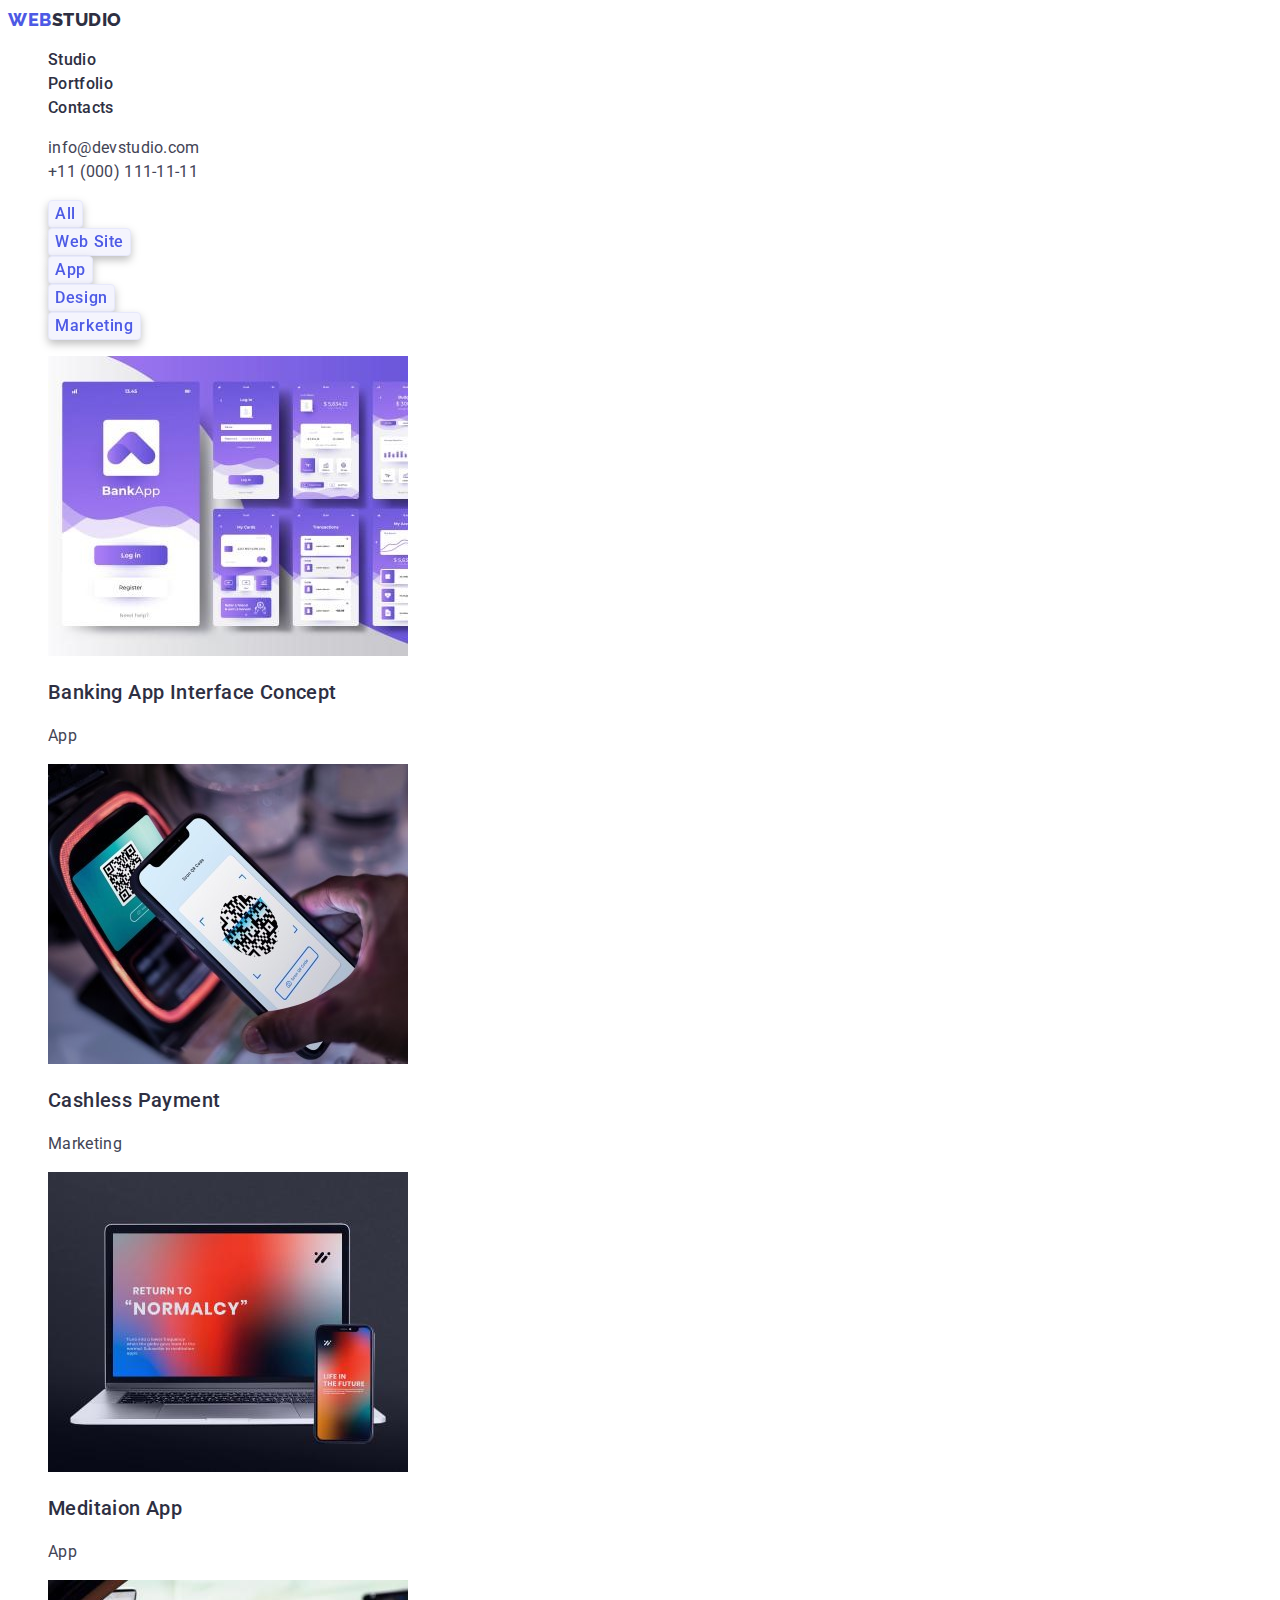
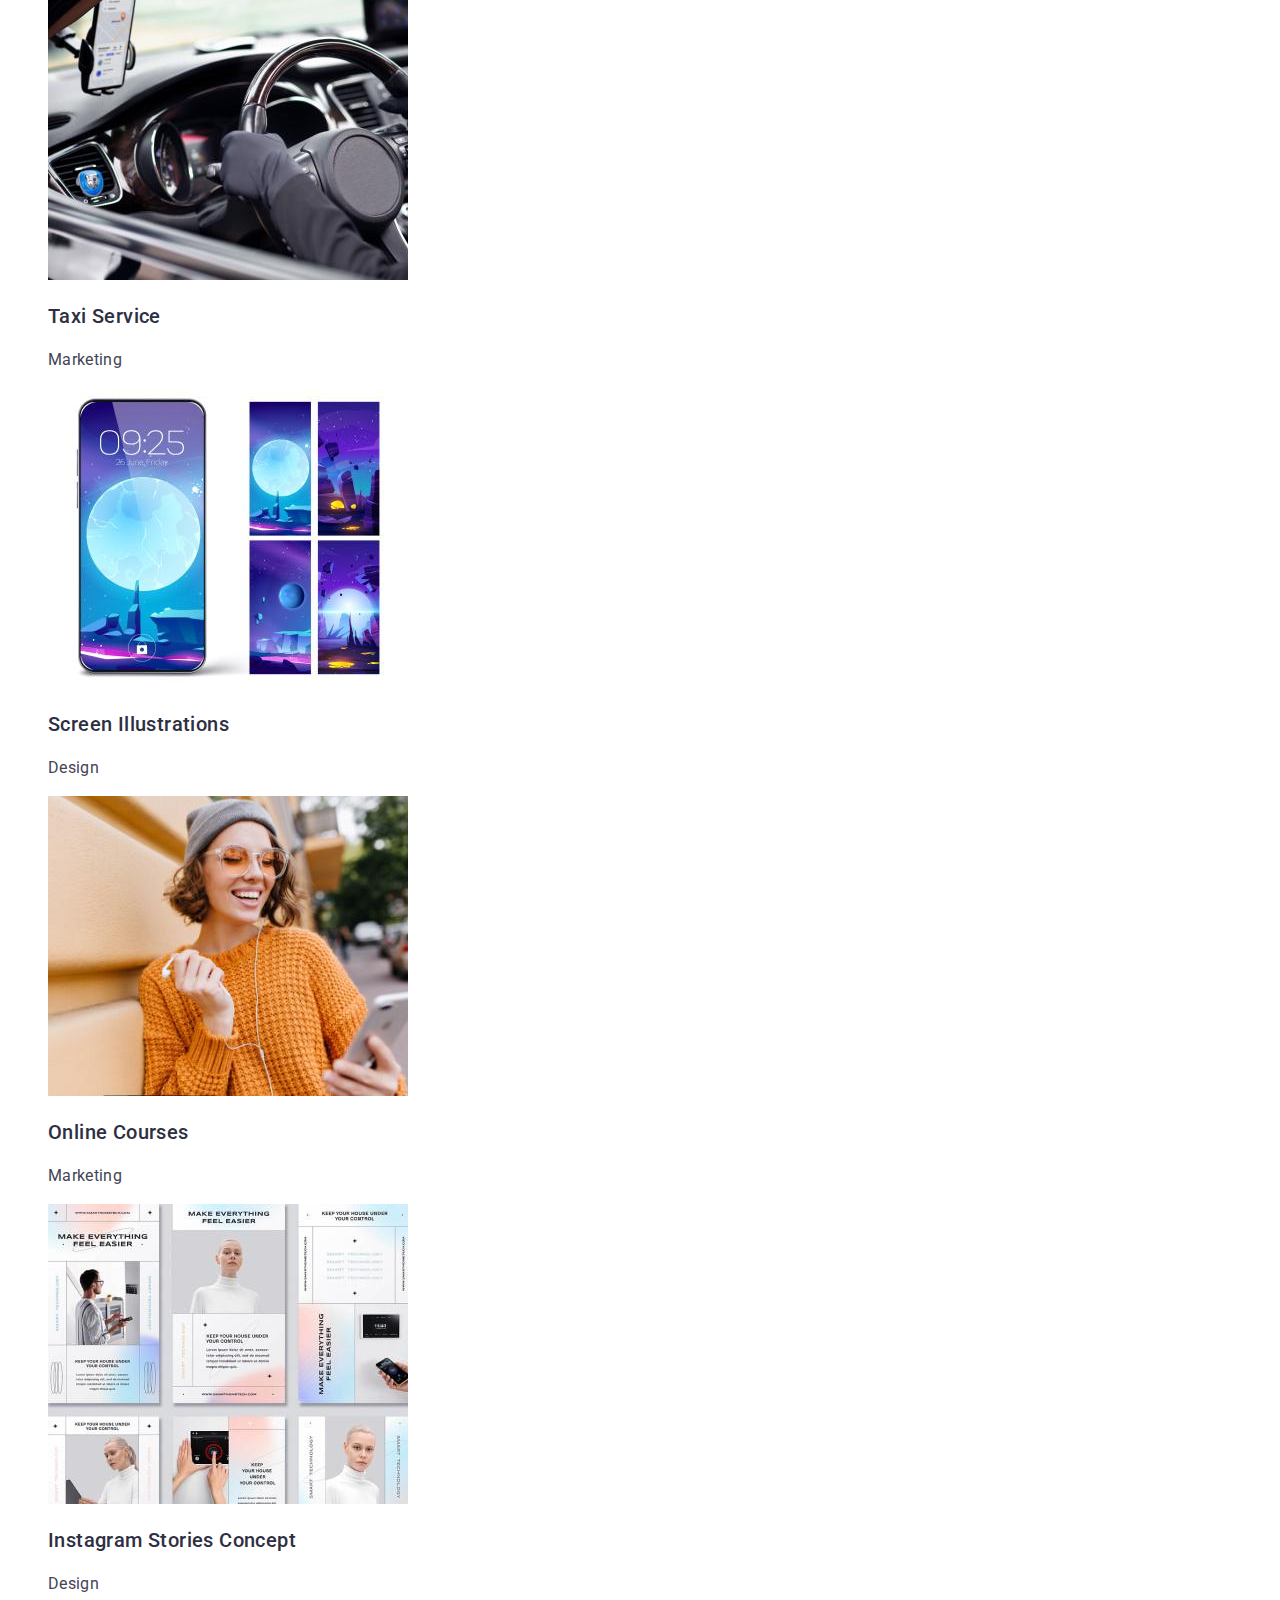
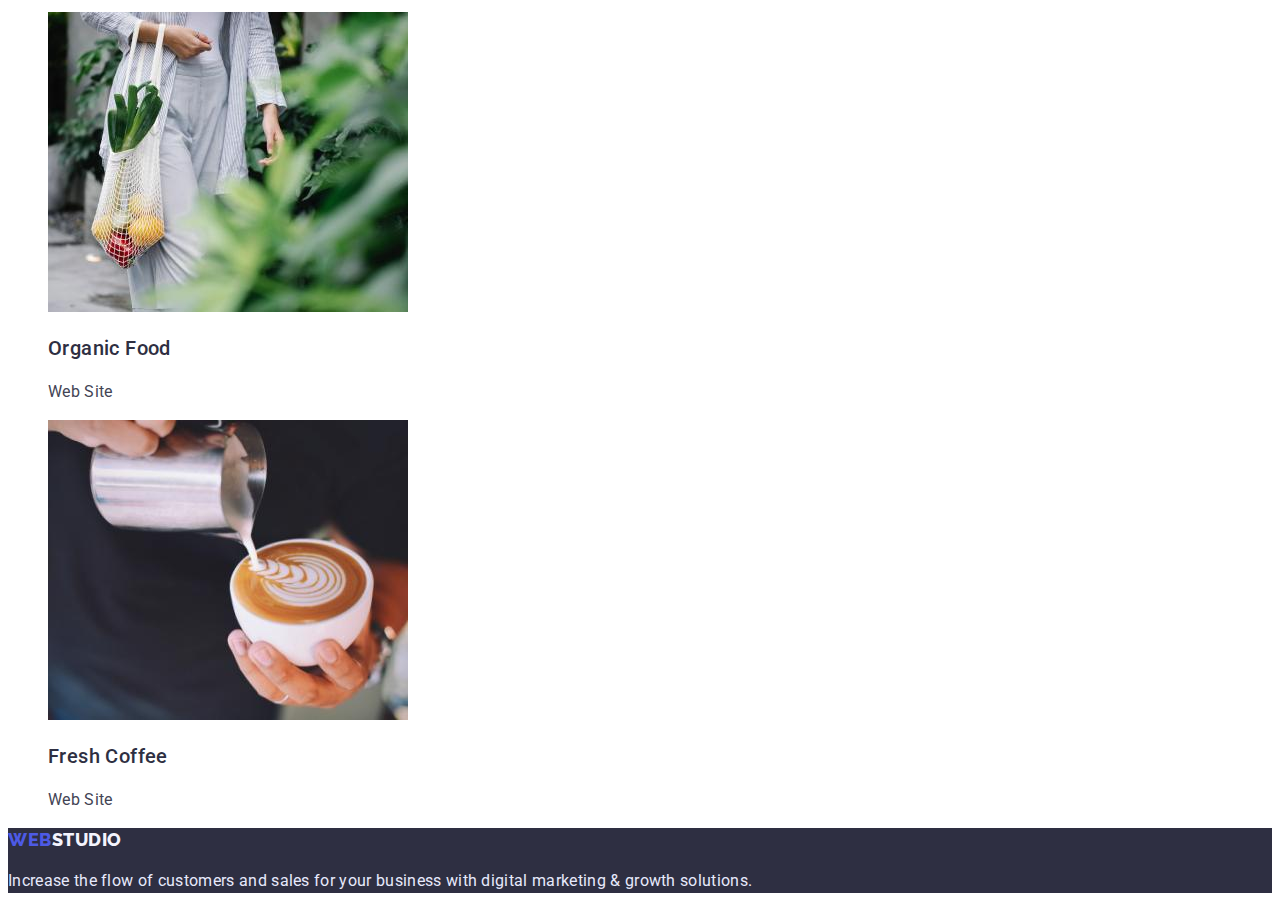
==== portfolio.html @ 12465f44 "yes" ====
<!DOCTYPE html>
<html lang="en">

<head>
    <meta charset="UTF-8">
    <meta http-equiv="X-UA-Compatible" content="IE=edge">
    <meta name="viewport" content="width=device-width, initial-scale=1.0">
    <title>Document</title>
    <!--Fonts-->
    <link rel="preconnect" href="https://fonts.googleapis.com">
    <link rel="preconnect" href="https://fonts.gstatic.com" crossorigin>
    <link href="https://fonts.googleapis.com/css2?family=Raleway:wght@800&family=Roboto:wght@400;500;700&display=swap"
        rel="stylesheet">
    <!--styles-->
    <link rel="stylesheet" href="./css/stile.css">
</head>

<body>
    <header>

        <nav>
            <!--Шапка-->

            <a href="./index.html" class="logo-first">WEB<span class="logo-second">STUDIO</span></a>
            <ul class="link">
                <li><a href="" class="test-link">Studio</a></li>
                <li><a href="" class="test-link">Portfolio</a></li>
                <li><a href="" class="test-link">Contacts</a></li>
            </ul>

        </nav>

        <address class="address">
            <ul class="link-address">
                <li><a href="mailto:info@devstudio.com" class="test-address">info@devstudio.com</a></li>
                <li><a href="tel:+110001111111" class="test-address">+11 (000) 111-11-11</a></li>
            </ul>
        </address>
    </header>

    <main>
        <!--загаловак-->
        <section class="section-portfolio">
            <h1 class="visually-hidden">portfolio</h1>
            <ul>
                <li><button type="button" class="button-portfolio">All</button></li>
                <li><button type="button" class="button-portfolio">Web Site</button></li>
                <li><button type="button" class="button-portfolio">App</button></li>
                <li><button type="button" class="button-portfolio">Design</button></li>
                <li><button type="button" class="button-portfolio">Marketing</button></li>
            </ul>

            <ul>
                <li><a href="" class="links-portfolio">
                        <img src="./images/img8.jpg" alt="Banking App Interface Concept" width="360" height="300">
                        <h3 class="section-header">Banking App Interface Concept</h3>
                        <p class="paragraph">App</p>
                    </a>
                </li>

                <li><a href="" class="links-portfolio">
                        <img src="./images/img9.jpg" alt="Cashless Payment" width="360" height="300">
                        <h3 class="section-header">Cashless Payment</h3>
                        <p class="paragraph">Marketing</p>
                    </a>
                </li>

                <li><a href="" class="links-portfolio">
                        <img src="./images/img10.jpg" alt="Meditaion App" width="360" height="300">
                        <h3 class="section-header">Meditaion App</h3>
                        <p class="paragraph">App</p>
                    </a>
                </li>

                <li><a href="" class="links-portfolio">
                        <img src="./images/img11.jpg" alt="Taxi Service" width="360" height="300">
                        <h3 class="section-header">Taxi Service</h3>
                        <p class="paragraph">Marketing</p>
                    </a>
                </li>

                <li><a href="" class="links-portfolio">
                        <img src="./images/img12.jpg" alt="Screen Illustrations" width="360" height="300">
                        <h3 class="section-header">Screen Illustrations</h3>
                        <p class="paragraph">Design</p>
                    </a>
                </li>

                <li><a href="" class="links-portfolio">
                        <img src="./images/img13.jpg" alt="Online Courses" width="360" height="300">
                        <h3 class="section-header">Online Courses</h3>
                        <p class="paragraph">Marketing</p>
                    </a>
                </li>

                <li><a href="" class="links-portfolio">
                        <img src="./images/img14.jpg" alt="Instagram Stories Concept" width="360" height="300">
                        <h3 class="section-header">Instagram Stories Concept</h3>
                        <p class="paragraph">Design</p>
                    </a>
                </li>

                <li><a href="" class="links-portfolio">
                        <img src="./images/img15.jpg" alt="Organic Food" width="360" height="300">
                        <h3 class="section-header">Organic Food</h3>
                        <p class="paragraph">Web Site</p>
                    </a>
                </li>

                <li><a href="" class="links-portfolio">
                        <img src="./images/img16.jpg" alt="Fresh Coffee" width="360" height="300">
                        <h3 class="section-header">Fresh Coffee</h3>
                        <p class="paragraph">Web Site</p>
                    </a>
                </li>
            </ul>

        </section>
    </main>

    <!--Футер-->
    <footer class="footer">
        <!--сылка-->

        <a href="./index.html" class="logo-first">WEB<span class="logo-seconds">STUDIO</span></a>

        <p class="paragraph-footer">Increase the flow of customers and
            sales for your business with digital
            marketing & growth solutions.</p>

    </footer>
</body>

</html>
---- css/stile.css ----
:root {
     --color-brand: #2E2F42;
     --color-primary: #4D5AE5;
     --colol-secondary: #434455;
     --color-main: #FFFFFF;
     --color-footer: #E7E9FC;
     --color-hover: #404BBF;
 }

 body {
     background: var(--color-main);
     font-family: 'Roboto', sans-serif;
     color: var(--color-brand);
 }

 ul {
     list-style: none;
 }

 .logo-first {
     color: var(--color-primary);
     font-family: 'Raleway', sans-serif;
     font-weight: 800;
     text-decoration: none;
     font-size: 18px;
     line-height: 1.333;
     letter-spacing: 0.03em;

 }

 .logo-second {
     font-family: 'Raleway', sans-serif;
     color: var(--color-brand);
     letter-spacing: 0.03em;
 }

 .link {
     text-decoration: none;
     color: var(--color-brand);
 }

 .test-link:hover,
 .test-link:focus {
     color: var(--color-hover);
 }

 .test-link {
     font-style: normal;
     font-weight: 500;
     text-decoration: none;
     font-size: 16px;
     line-height: 1.5;
     color: var(--color-brand);
     letter-spacing: 0.02em;
 }

 .address {
     color: var(--colol-secondary);
     font-weight: 400;
     font-size: 16px;
     line-height: 1.5;
     letter-spacing: 0.02em;
 }


 .test-address {
     font-style: normal;
     font-weight: 400;
     font-size: 16px;
     line-height: 1.5;
     letter-spacing: 0.02em;
     color: var(--colol-secondary);
     text-decoration: none;
 }


 .test-address:hover,
 .test-address:focus {
     color: var(--color-hover);
 }


 .section-hero {
     background: var(--color-brand);
     text-align: center;
 }

 .hero-tital {
     color: var(--color-main);
     background: var(--color-brand);
     font-weight: 700;
     text-align: center;
     font-size: 56px;
     line-height: 1.071;
     letter-spacing: 0.02em;
 }

 .button-light {
     background: var(--color-primary);
     box-shadow: 0px 4px 4px rgba(0, 0, 0, 0.15);
     border-radius: 4px;
     color: var(--color-main);
     font-style: normal;
     font-weight: 500;
     text-align: center;
     font-size: 16px;
     line-height: 1.5;
     font-family: 'Roboto', sans-serif;
     letter-spacing: 0.04em;
 }

 .button-light:hover,
 .button-light:focus {
     text-align: center;
     background: var(--color-hover);
     cursor: pointer;
 }

 .section-header {
     color: var(--color-brand);
     font-weight: 500;
     font-size: 20px;
     line-height: 1.2;
     letter-spacing: 0.02em;
 }

 .section-li {
     background: var(--color-main);
     box-shadow: 0px 1px 6px rgba(46, 47, 66, 0.08), 0px 1px 1px rgba(46, 47, 66, 0.16), 0px 2px 1px rgba(46, 47, 66, 0.08);
     border-radius: 0px 0px 4px 4px;
 }

 .paragraph {
     color: var(--colol-secondary);
     font-size: 16px;
     line-height: 1.5;
     letter-spacing: 0.02em;
     text-decoration: none;
 }

 .section-img {
     color: var(--color-brand);
     font-weight: 700;
     text-align: center;
     font-size: 36px;
     line-height: 1.111;
     letter-spacing: 0.02em;
 }

 .section {
     background: #F4F4FD;
 }

 .footer {
     background: var(--color-brand);
     font-family: 'Roboto', sans-serif;
     font-style: normal;
     font-weight: 400;
     font-size: 16px;
     line-height: 1.5;
     letter-spacing: 0.02em;
 }

 .logo-seconds {
     color: #F4F4FD;
 }

 .paragraph-footer {
     color: #E7E9FC;
     font-size: 16px;
     line-height: 1.5;
     letter-spacing: 0.02em;
 }

 .section-portfolio {
     box-sizing: border-box;
     border-radius: 4px;
     text-decoration: none;
 }

 .button-portfolio {
     filter: drop-shadow(0px 4px 4px rgba(0, 0, 0, 0.25));
     background: #F4F4FD;
     border: 1px solid #E7E9FC;
     border-radius: 4px;
     font-family: 'Roboto', sans-serif;
     font-style: normal;
     font-weight: 500;
     font-size: 16px;
     line-height: 1.5;
     display: flex;
     align-items: center;
     text-align: center;
     letter-spacing: 0.04em;
     color: var(--color-primary);
     cursor: pointer;
     text-decoration: none;
 }


 .button-portfolio:hover,
 .button-portfolio:focus {
     color: var(--color-main);
     background-color: var(--color-primary);
 }


 .links-portfolio {
     cursor: pointer;
     text-decoration: none;
 }

 .visually-hidden {
     position: absolute;
     white-space: nowrap;
     width: 1px;
     height: 1px;
     overflow: hidden;
     border: 0;
     padding: 0;
     clip: rect(0 0 0 0);
     clip-path: inset(50%);
     margin: -1px;
 }
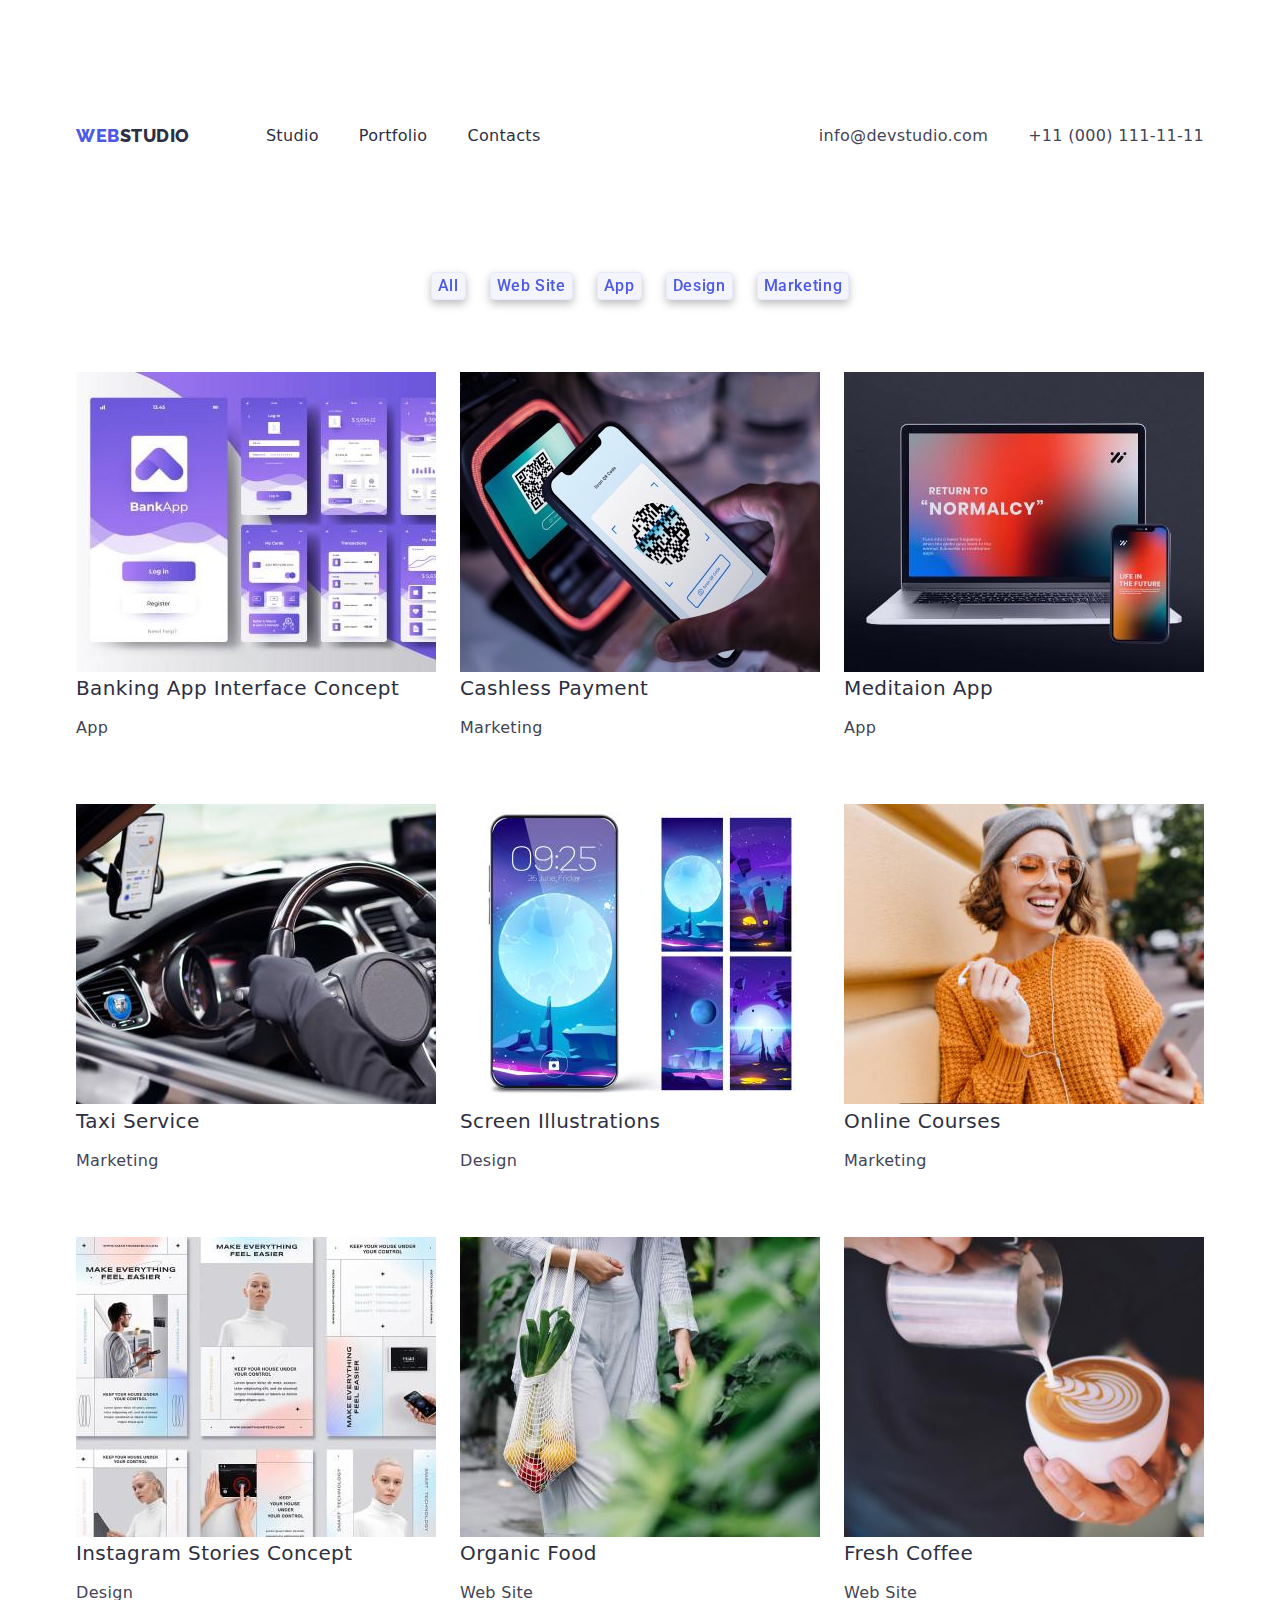
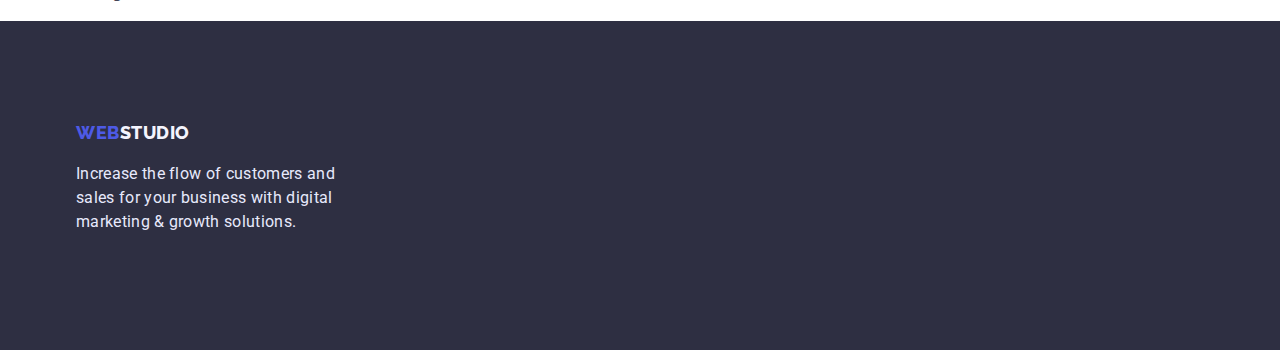
==== commit 4b331d7a: "Add files via upload" ====
--- a/portfolio.html
+++ b/portfolio.html
@@ -11,123 +11,130 @@
     <link rel="preconnect" href="https://fonts.gstatic.com" crossorigin>
     <link href="https://fonts.googleapis.com/css2?family=Raleway:wght@800&family=Roboto:wght@400;500;700&display=swap"
         rel="stylesheet">
+
     <!--styles-->
+    <link rel="stylesheet"
+        href="https://cdnjs.cloudflare.com/ajax/libs/modern-normalize/1.1.0/modern-normalize.min.css">
     <link rel="stylesheet" href="./css/stile.css">
 </head>
 
 <body>
-    <header>
+    <header class="header">
+        <div class="container main-div">
+            <nav class="nav-link">
+                <!--Шапка-->
 
-        <nav>
-            <!--Шапка-->
+                <a href="./index.html" class="logo-first">WEB<span class="logo-second">STUDIO</span></a>
+                <ul class="link">
+                    <li class="item"><a href="" class="test-link">Studio</a></li>
+                    <li class="item"><a href="" class="test-link">Portfolio</a></li>
+                    <li class="item"><a href="" class="test-link">Contacts</a></li>
+                </ul>
+            </nav>
 
-            <a href="./index.html" class="logo-first">WEB<span class="logo-second">STUDIO</span></a>
-            <ul class="link">
-                <li><a href="" class="test-link">Studio</a></li>
-                <li><a href="" class="test-link">Portfolio</a></li>
-                <li><a href="" class="test-link">Contacts</a></li>
-            </ul>
+            <address class="address">
+                <ul class="link-address">
+                    <li class="item"><a href="mailto:info@devstudio.com" class="test-address">info@devstudio.com</a>
+                    </li>
+                    <li class="item"><a href="tel:+110001111111" class="test-address">+11 (000) 111-11-11</a></li>
+                </ul>
+        </div>
+        </address>
 
-        </nav>
-
-        <address class="address">
-            <ul class="link-address">
-                <li><a href="mailto:info@devstudio.com" class="test-address">info@devstudio.com</a></li>
-                <li><a href="tel:+110001111111" class="test-address">+11 (000) 111-11-11</a></li>
-            </ul>
-        </address>
     </header>
 
     <main>
         <!--загаловак-->
         <section class="section-portfolio">
-            <h1 class="visually-hidden">portfolio</h1>
-            <ul>
-                <li><button type="button" class="button-portfolio">All</button></li>
-                <li><button type="button" class="button-portfolio">Web Site</button></li>
-                <li><button type="button" class="button-portfolio">App</button></li>
-                <li><button type="button" class="button-portfolio">Design</button></li>
-                <li><button type="button" class="button-portfolio">Marketing</button></li>
-            </ul>
+            <div class="container">
+                <h1 class="visually-hidden">portfolio</h1>
+                <ul class="item-portfolio">
+                    <li class="item-button"><button type="button" class="button-portfolio">All</button></li>
+                    <li class="item-button"><button type="button" class="button-portfolio">Web Site</button></li>
+                    <li class="item-button"><button type="button" class="button-portfolio">App</button></li>
+                    <li class="item-button"><button type="button" class="button-portfolio">Design</button></li>
+                    <li class="item-button"><button type="button" class="button-portfolio">Marketing</button></li>
+                </ul>
+            </div>
 
-            <ul>
-                <li><a href="" class="links-portfolio">
-                        <img src="./images/img8.jpg" alt="Banking App Interface Concept" width="360" height="300">
-                        <h3 class="section-header">Banking App Interface Concept</h3>
-                        <p class="paragraph">App</p>
-                    </a>
-                </li>
+            <div class="container">
+                <ul class="box">
+                    <li class="link-box"><a href="" class="links-portfolio">
+                            <img src="./images/img8.jpg" alt="Banking App Interface Concept" width="360" height="300">
+                            <h3 class="section-header">Banking App Interface Concept</h3>
+                            <p class="paragraph">App</p>
+                        </a>
+                    </li>
 
-                <li><a href="" class="links-portfolio">
-                        <img src="./images/img9.jpg" alt="Cashless Payment" width="360" height="300">
-                        <h3 class="section-header">Cashless Payment</h3>
-                        <p class="paragraph">Marketing</p>
-                    </a>
-                </li>
+                    <li class="link-box"><a href="" class="links-portfolio">
+                            <img src="./images/img9.jpg" alt="Cashless Payment" width="360" height="300">
+                            <h3 class="section-header">Cashless Payment</h3>
+                            <p class="paragraph">Marketing</p>
+                        </a>
+                    </li>
 
-                <li><a href="" class="links-portfolio">
-                        <img src="./images/img10.jpg" alt="Meditaion App" width="360" height="300">
-                        <h3 class="section-header">Meditaion App</h3>
-                        <p class="paragraph">App</p>
-                    </a>
-                </li>
+                    <li class="link-box"><a href="" class="links-portfolio">
+                            <img src="./images/img10.jpg" alt="Meditaion App" width="360" height="300">
+                            <h3 class="section-header">Meditaion App</h3>
+                            <p class="paragraph">App</p>
+                        </a>
+                    </li>
 
-                <li><a href="" class="links-portfolio">
-                        <img src="./images/img11.jpg" alt="Taxi Service" width="360" height="300">
-                        <h3 class="section-header">Taxi Service</h3>
-                        <p class="paragraph">Marketing</p>
-                    </a>
-                </li>
+                    <li class="link-box"><a href="" class="links-portfolio">
+                            <img src="./images/img11.jpg" alt="Taxi Service" width="360" height="300">
+                            <h3 class="section-header">Taxi Service</h3>
+                            <p class="paragraph">Marketing</p>
+                        </a>
+                    </li>
 
-                <li><a href="" class="links-portfolio">
-                        <img src="./images/img12.jpg" alt="Screen Illustrations" width="360" height="300">
-                        <h3 class="section-header">Screen Illustrations</h3>
-                        <p class="paragraph">Design</p>
-                    </a>
-                </li>
+                    <li class="link-box"><a href="" class="links-portfolio">
+                            <img src="./images/img12.jpg" alt="Screen Illustrations" width="360" height="300">
+                            <h3 class="section-header">Screen Illustrations</h3>
+                            <p class="paragraph">Design</p>
+                        </a>
+                    </li>
 
-                <li><a href="" class="links-portfolio">
-                        <img src="./images/img13.jpg" alt="Online Courses" width="360" height="300">
-                        <h3 class="section-header">Online Courses</h3>
-                        <p class="paragraph">Marketing</p>
-                    </a>
-                </li>
+                    <li class="link-box"><a href="" class="links-portfolio">
+                            <img src="./images/img13.jpg" alt="Online Courses" width="360" height="300">
+                            <h3 class="section-header">Online Courses</h3>
+                            <p class="paragraph">Marketing</p>
+                        </a>
+                    </li>
 
-                <li><a href="" class="links-portfolio">
-                        <img src="./images/img14.jpg" alt="Instagram Stories Concept" width="360" height="300">
-                        <h3 class="section-header">Instagram Stories Concept</h3>
-                        <p class="paragraph">Design</p>
-                    </a>
-                </li>
+                    <li class="link-box"><a href="" class="links-portfolio">
+                            <img src="./images/img14.jpg" alt="Instagram Stories Concept" width="360" height="300">
+                            <h3 class="section-header">Instagram Stories Concept</h3>
+                            <p class="paragraph">Design</p>
+                        </a>
+                    </li>
 
-                <li><a href="" class="links-portfolio">
-                        <img src="./images/img15.jpg" alt="Organic Food" width="360" height="300">
-                        <h3 class="section-header">Organic Food</h3>
-                        <p class="paragraph">Web Site</p>
-                    </a>
-                </li>
+                    <li class="link-box"><a href="" class="links-portfolio">
+                            <img src="./images/img15.jpg" alt="Organic Food" width="360" height="300">
+                            <h3 class="section-header">Organic Food</h3>
+                            <p class="paragraph">Web Site</p>
+                        </a>
+                    </li>
 
-                <li><a href="" class="links-portfolio">
-                        <img src="./images/img16.jpg" alt="Fresh Coffee" width="360" height="300">
-                        <h3 class="section-header">Fresh Coffee</h3>
-                        <p class="paragraph">Web Site</p>
-                    </a>
-                </li>
-            </ul>
-
+                    <li class="link-box"><a href="" class="links-portfolio">
+                            <img src="./images/img16.jpg" alt="Fresh Coffee" width="360" height="300">
+                            <h3 class="section-header">Fresh Coffee</h3>
+                            <p class="paragraph">Web Site</p>
+                        </a>
+                    </li>
+                </ul>
+            </div>
         </section>
     </main>
 
     <!--Футер-->
     <footer class="footer">
-        <!--сылка-->
-
-        <a href="./index.html" class="logo-first">WEB<span class="logo-seconds">STUDIO</span></a>
-
-        <p class="paragraph-footer">Increase the flow of customers and
-            sales for your business with digital
-            marketing & growth solutions.</p>
-
+        <div class="container">
+            <!--сылка-->
+            <a href="./index.html" class="logo-first">WEB<span class="logo-seconds">STUDIO</span></a>
+            <p class="paragraph-footer">Increase the flow of customers and <br>
+                sales for your business with digital <br>
+                marketing & growth solutions.</p>
+        </div>
     </footer>
 </body>
 
--- a/css/stile.css
+++ b/css/stile.css
@@ -9,13 +9,41 @@
 
  body {
      background: var(--color-main);
-     font-family: 'Roboto', sans-serif;
      color: var(--color-brand);
  }
 
  ul {
-     list-style: none;
- }
+     list-style-type: none;
+     padding: 0;
+     margin: 0;
+ }
+
+ /* шапка */
+
+ .header {
+     padding-top: 24px;
+     padding-bottom: 24px;
+ }
+
+ .nav-link {
+     display: flex;
+     align-items: center;
+ }
+
+ .container {
+     max-width: 1158px;
+     width: 100%;
+     margin-left: auto;
+     margin-right: auto;
+     padding-left: 15px;
+     padding-right: 15px;
+ }
+
+ .main-div {
+     display: flex;
+     align-items: center;
+ }
+
 
  .logo-first {
      color: var(--color-primary);
@@ -25,18 +53,21 @@
      font-size: 18px;
      line-height: 1.333;
      letter-spacing: 0.03em;
-
+     padding: 0px;
  }
 
  .logo-second {
      font-family: 'Raleway', sans-serif;
      color: var(--color-brand);
      letter-spacing: 0.03em;
+     padding: 0px;
  }
 
  .link {
      text-decoration: none;
      color: var(--color-brand);
+     display: flex;
+     margin: 76px;
  }
 
  .test-link:hover,
@@ -52,6 +83,20 @@
      line-height: 1.5;
      color: var(--color-brand);
      letter-spacing: 0.02em;
+
+     padding-top: 24px;
+     padding-bottom: 24px;
+     display: block;
+ }
+
+ .link .item+.item {
+     margin-left: 40px;
+ }
+
+ .nav-link {
+     display: flex;
+     align-items: center;
+     flex-grow: 1;
  }
 
  .address {
@@ -60,6 +105,20 @@
      font-size: 16px;
      line-height: 1.5;
      letter-spacing: 0.02em;
+
+
+     padding-top: 24px;
+     padding-bottom: 24px;
+     display: block;
+ }
+
+ .link-address {
+     display: flex;
+     margin-left: auto;
+ }
+
+ .link-address .item+.item {
+     margin-left: 40px;
  }
 
 
@@ -71,6 +130,10 @@
      letter-spacing: 0.02em;
      color: var(--colol-secondary);
      text-decoration: none;
+
+     padding-top: 24px;
+     padding-bottom: 24px;
+     display: block;
  }
 
 
@@ -79,10 +142,14 @@
      color: var(--color-hover);
  }
 
+ /* загаловак */
 
  .section-hero {
      background: var(--color-brand);
      text-align: center;
+
+     padding-top: 188px;
+     padding-bottom: 188px;
  }
 
  .hero-tital {
@@ -93,6 +160,8 @@
      font-size: 56px;
      line-height: 1.071;
      letter-spacing: 0.02em;
+     margin-bottom: 48px;
+     margin-top: 0px;
  }
 
  .button-light {
@@ -116,39 +185,94 @@
      cursor: pointer;
  }
 
- .section-header {
-     color: var(--color-brand);
-     font-weight: 500;
-     font-size: 20px;
-     line-height: 1.2;
-     letter-spacing: 0.02em;
- }
-
+
+ /* инструкция */
+
+ .section {
+     padding-top: 120px;
+     padding-bottom: 120px;
+ }
+
+ .instruction {
+     display: flex;
+ }
+
+ .instruction .link-instruction+.link-instruction {
+     margin-left: 24px;
+ }
+
+
+
+ /* Техніка */
+ .section-img {
+     color: var(--color-brand);
+     font-weight: 700;
+     text-align: center;
+     font-size: 36px;
+     line-height: 1.111;
+     letter-spacing: 0.02em;
+     margin-top: 0;
+     margin-bottom: 72px;
+ }
+
+ .link-img {
+     display: flex;
+ }
+
+ .link-img .img-link+.img-link {
+     margin-left: 24px;
+ }
+
+
+ /* Співробітники */
  .section-li {
      background: var(--color-main);
      box-shadow: 0px 1px 6px rgba(46, 47, 66, 0.08), 0px 1px 1px rgba(46, 47, 66, 0.16), 0px 2px 1px rgba(46, 47, 66, 0.08);
      border-radius: 0px 0px 4px 4px;
  }
 
+ .section-li-li {
+     display: flex;
+     flex-wrap: wrap;
+ }
+
+ .section-li-li .section-li+.section-li {
+     margin-left: 24px;
+ }
+
+ .section-header {
+     color: var(--color-brand);
+     font-weight: 500;
+     font-size: 20px;
+     line-height: 1.2;
+     letter-spacing: 0.02em;
+     margin-top: 0;
+     margin-bottom: 8px;
+ }
+
+ .employees {
+     background: #F4F4FD;
+     padding-top: 120px;
+     padding-bottom: 120px;
+ }
+
+ .paragraph-link {
+     text-align: center;
+ }
+
+ .section-header-link {
+     margin-top: 0;
+     margin-bottom: 8px;
+     text-align: center;
+ }
+
+ /* Футер */
  .paragraph {
      color: var(--colol-secondary);
      font-size: 16px;
      line-height: 1.5;
      letter-spacing: 0.02em;
      text-decoration: none;
- }
-
- .section-img {
-     color: var(--color-brand);
-     font-weight: 700;
-     text-align: center;
-     font-size: 36px;
-     line-height: 1.111;
-     letter-spacing: 0.02em;
- }
-
- .section {
-     background: #F4F4FD;
  }
 
  .footer {
@@ -159,6 +283,8 @@
      font-size: 16px;
      line-height: 1.5;
      letter-spacing: 0.02em;
+     padding-top: 100px;
+     padding-bottom: 100px;
  }
 
  .logo-seconds {
@@ -171,11 +297,30 @@
      line-height: 1.5;
      letter-spacing: 0.02em;
  }
+
+
+
+ /* портфолія */
+
+ /* загаловак */
 
  .section-portfolio {
      box-sizing: border-box;
      border-radius: 4px;
      text-decoration: none;
+ }
+
+ .item-portfolio {
+     display: flex;
+     margin-top: 0;
+     margin-bottom: 72px;
+     justify-content: center;
+
+ }
+
+
+ .item-portfolio .item-button+.item-button {
+     margin-left: 24px;
  }
 
  .button-portfolio {
@@ -195,6 +340,8 @@
      color: var(--color-primary);
      cursor: pointer;
      text-decoration: none;
+     Padding: 12px, 24px, 12px, 24px;
+
  }
 
 
@@ -204,11 +351,29 @@
      background-color: var(--color-primary);
  }
 
+ .box {
+     display: flex;
+     flex-wrap: wrap;
+ }
+
+ .link-box {
+     margin-right: 24px;
+     margin-bottom: 48px;
+ }
+
+ .link-box:nth-child(3n) {
+     margin-right: 0;
+ }
+
+ .link-box:nth-last-child(-n +3) {
+     margin-bottom: 0;
+ }
 
  .links-portfolio {
      cursor: pointer;
      text-decoration: none;
  }
+
 
  .visually-hidden {
      position: absolute;
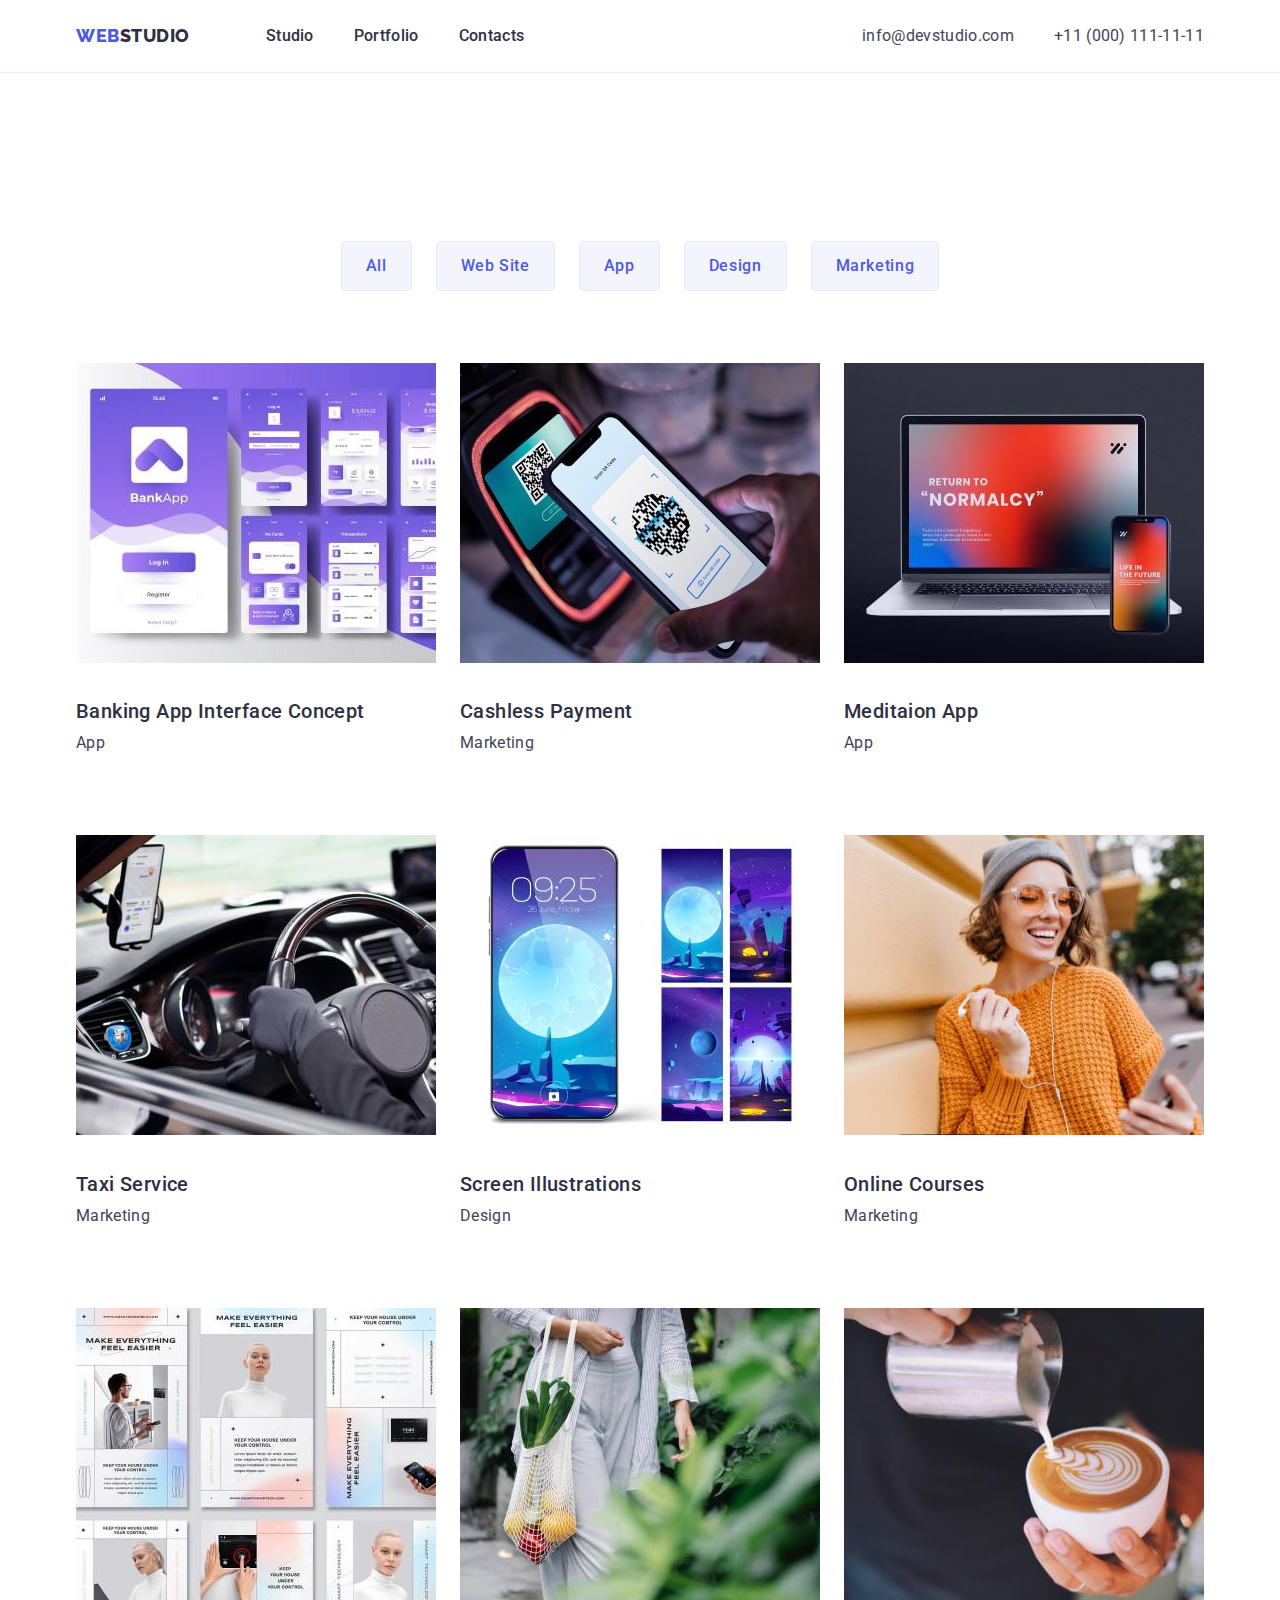
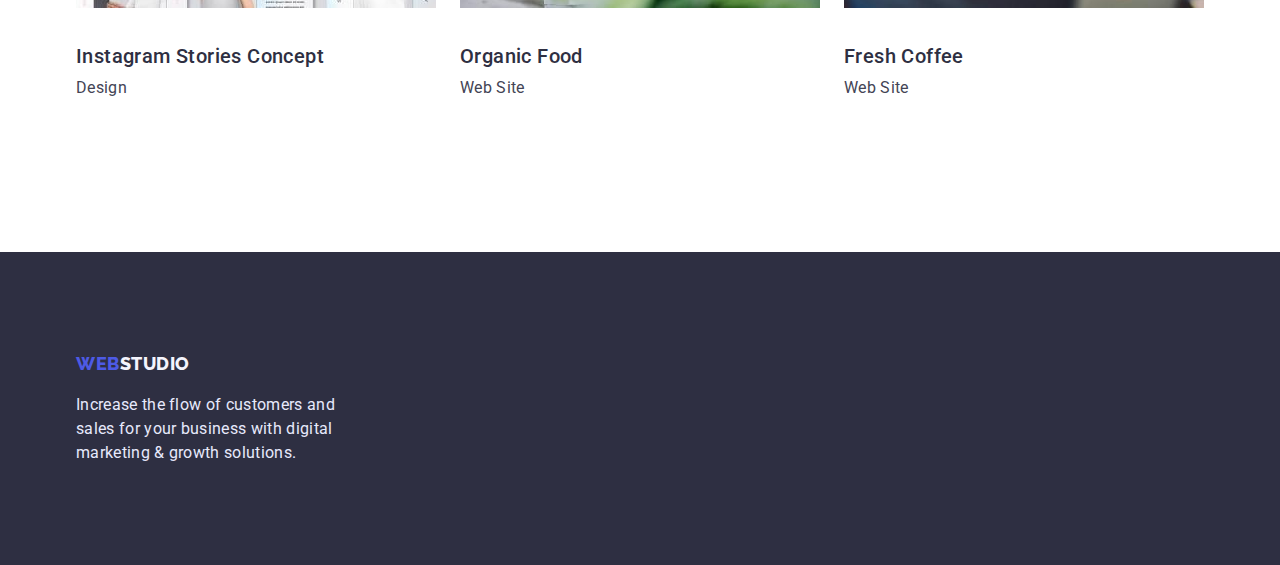
==== commit 10a3c1dd: "yes" ====
--- a/portfolio.html
+++ b/portfolio.html
@@ -55,70 +55,88 @@
                     <li class="item-button"><button type="button" class="button-portfolio">Design</button></li>
                     <li class="item-button"><button type="button" class="button-portfolio">Marketing</button></li>
                 </ul>
-            </div>
 
-            <div class="container">
+
+
                 <ul class="box">
                     <li class="link-box"><a href="" class="links-portfolio">
                             <img src="./images/img8.jpg" alt="Banking App Interface Concept" width="360" height="300">
-                            <h3 class="section-header">Banking App Interface Concept</h3>
-                            <p class="paragraph">App</p>
+                            <div class="link-box-portfolio">
+                                <h3 class="section-header">Banking App Interface Concept</h3>
+                                <p class="paragraph">App</p>
+                            </div>
                         </a>
                     </li>
 
                     <li class="link-box"><a href="" class="links-portfolio">
                             <img src="./images/img9.jpg" alt="Cashless Payment" width="360" height="300">
-                            <h3 class="section-header">Cashless Payment</h3>
-                            <p class="paragraph">Marketing</p>
+                            <div class="link-box-portfolio">
+                                <h3 class="section-header">Cashless Payment</h3>
+                                <p class="paragraph">Marketing</p>
+                            </div>
                         </a>
                     </li>
 
                     <li class="link-box"><a href="" class="links-portfolio">
                             <img src="./images/img10.jpg" alt="Meditaion App" width="360" height="300">
-                            <h3 class="section-header">Meditaion App</h3>
-                            <p class="paragraph">App</p>
+                            <div class="link-box-portfolio">
+                                <h3 class="section-header">Meditaion App</h3>
+                                <p class="paragraph">App</p>
+                            </div>
                         </a>
                     </li>
 
                     <li class="link-box"><a href="" class="links-portfolio">
                             <img src="./images/img11.jpg" alt="Taxi Service" width="360" height="300">
-                            <h3 class="section-header">Taxi Service</h3>
-                            <p class="paragraph">Marketing</p>
+                            <div class="link-box-portfolio">
+                                <h3 class="section-header">Taxi Service</h3>
+                                <p class="paragraph">Marketing</p>
+                            </div>
                         </a>
                     </li>
 
                     <li class="link-box"><a href="" class="links-portfolio">
                             <img src="./images/img12.jpg" alt="Screen Illustrations" width="360" height="300">
-                            <h3 class="section-header">Screen Illustrations</h3>
-                            <p class="paragraph">Design</p>
+                            <div class="link-box-portfolio">
+                                <h3 class="section-header">Screen Illustrations</h3>
+                                <p class="paragraph">Design</p>
+                            </div>
                         </a>
                     </li>
 
                     <li class="link-box"><a href="" class="links-portfolio">
                             <img src="./images/img13.jpg" alt="Online Courses" width="360" height="300">
-                            <h3 class="section-header">Online Courses</h3>
-                            <p class="paragraph">Marketing</p>
+                            <div class="link-box-portfolio">
+                                <h3 class="section-header">Online Courses</h3>
+                                <p class="paragraph">Marketing</p>
+                            </div>
                         </a>
                     </li>
 
                     <li class="link-box"><a href="" class="links-portfolio">
                             <img src="./images/img14.jpg" alt="Instagram Stories Concept" width="360" height="300">
-                            <h3 class="section-header">Instagram Stories Concept</h3>
-                            <p class="paragraph">Design</p>
+                            <div class="link-box-portfolio">
+                                <h3 class="section-header">Instagram Stories Concept</h3>
+                                <p class="paragraph">Design</p>
+                            </div>
                         </a>
                     </li>
 
                     <li class="link-box"><a href="" class="links-portfolio">
                             <img src="./images/img15.jpg" alt="Organic Food" width="360" height="300">
-                            <h3 class="section-header">Organic Food</h3>
-                            <p class="paragraph">Web Site</p>
+                            <div class="link-box-portfolio">
+                                <h3 class="section-header">Organic Food</h3>
+                                <p class="paragraph">Web Site</p>
+                            </div>
                         </a>
                     </li>
 
                     <li class="link-box"><a href="" class="links-portfolio">
                             <img src="./images/img16.jpg" alt="Fresh Coffee" width="360" height="300">
-                            <h3 class="section-header">Fresh Coffee</h3>
-                            <p class="paragraph">Web Site</p>
+                            <div class="link-box-portfolio">
+                                <h3 class="section-header">Fresh Coffee</h3>
+                                <p class="paragraph">Web Site</p>
+                            </div>
                         </a>
                     </li>
                 </ul>
@@ -131,8 +149,8 @@
         <div class="container">
             <!--сылка-->
             <a href="./index.html" class="logo-first">WEB<span class="logo-seconds">STUDIO</span></a>
-            <p class="paragraph-footer">Increase the flow of customers and <br>
-                sales for your business with digital <br>
+            <p class="paragraph-footer">Increase the flow of customers and
+                sales for your business with digital
                 marketing & growth solutions.</p>
         </div>
     </footer>
--- a/css/stile.css
+++ b/css/stile.css
@@ -10,6 +10,7 @@
  body {
      background: var(--color-main);
      color: var(--color-brand);
+     font-family: 'Roboto';
  }
 
  ul {
@@ -21,8 +22,7 @@
  /* шапка */
 
  .header {
-     padding-top: 24px;
-     padding-bottom: 24px;
+     border-bottom: 1px solid #E7E9FC;
  }
 
  .nav-link {
@@ -67,7 +67,7 @@
      text-decoration: none;
      color: var(--color-brand);
      display: flex;
-     margin: 76px;
+     margin-left: 76px;
  }
 
  .test-link:hover,
@@ -101,15 +101,7 @@
 
  .address {
      color: var(--colol-secondary);
-     font-weight: 400;
-     font-size: 16px;
-     line-height: 1.5;
-     letter-spacing: 0.02em;
-
-
-     padding-top: 24px;
-     padding-bottom: 24px;
-     display: block;
+     margin-left: auto;
  }
 
  .link-address {
@@ -160,6 +152,7 @@
      font-size: 56px;
      line-height: 1.071;
      letter-spacing: 0.02em;
+
      margin-bottom: 48px;
      margin-top: 0px;
  }
@@ -174,8 +167,13 @@
      text-align: center;
      font-size: 16px;
      line-height: 1.5;
-     font-family: 'Roboto', sans-serif;
+     font-family: 'Roboto';
      letter-spacing: 0.04em;
+     border-color: transparent;
+
+     padding: 16px 32px;
+     gap: 10px;
+     flex-direction: row;
  }
 
  .button-light:hover,
@@ -193,6 +191,7 @@
      padding-bottom: 120px;
  }
 
+
  .instruction {
      display: flex;
  }
@@ -201,6 +200,20 @@
      margin-left: 24px;
  }
 
+ .link-instruction {
+     flex-basis: calc((100% - 72px)/4);
+ }
+
+
+ .paragraph {
+     color: var(--colol-secondary);
+     font-size: 16px;
+     line-height: 1.5;
+     letter-spacing: 0.02em;
+     text-decoration: none;
+     margin-top: 0;
+     margin-bottom: 0;
+ }
 
 
  /* Техніка */
@@ -215,12 +228,21 @@
      margin-bottom: 72px;
  }
 
+ .section-link {
+     padding-top: 0;
+     padding-bottom: 120px;
+ }
+
  .link-img {
      display: flex;
+     max-width: 100%;
+     width: 360px;
+     height: 300px;
  }
 
  .link-img .img-link+.img-link {
      margin-left: 24px;
+
  }
 
 
@@ -250,6 +272,7 @@
      margin-bottom: 8px;
  }
 
+
  .employees {
      background: #F4F4FD;
      padding-top: 120px;
@@ -258,31 +281,51 @@
 
  .paragraph-link {
      text-align: center;
+     font-family: 'Roboto';
+     font-style: normal;
+     font-weight: 400;
+     font-size: 16px;
+     line-height: 1.5;
+     text-align: center;
+     letter-spacing: 0.02em;
+     margin-top: 8px;
+     margin-bottom: 0;
+
+
  }
 
  .section-header-link {
+     text-align: center;
+     font-family: 'Roboto';
+     font-style: normal;
+     font-weight: 500;
+     font-size: 20px;
+     line-height: 1.2;
+     text-align: center;
+     letter-spacing: 0.02em;
+
      margin-top: 0;
      margin-bottom: 8px;
-     text-align: center;
+ }
+
+ .work {
+     padding-top: 32px;
+     padding-bottom: 32px;
  }
 
  /* Футер */
- .paragraph {
-     color: var(--colol-secondary);
-     font-size: 16px;
-     line-height: 1.5;
-     letter-spacing: 0.02em;
-     text-decoration: none;
- }
+
+
 
  .footer {
      background: var(--color-brand);
-     font-family: 'Roboto', sans-serif;
+     font-family: 'Roboto';
      font-style: normal;
      font-weight: 400;
      font-size: 16px;
      line-height: 1.5;
      letter-spacing: 0.02em;
+
      padding-top: 100px;
      padding-bottom: 100px;
  }
@@ -296,6 +339,11 @@
      font-size: 16px;
      line-height: 1.5;
      letter-spacing: 0.02em;
+
+     margin-top: 16px;
+     margin-bottom: 0;
+     width: 264px;
+     height: 72px;
  }
 
 
@@ -308,14 +356,15 @@
      box-sizing: border-box;
      border-radius: 4px;
      text-decoration: none;
+     padding-top: 72px;
+     padding-bottom: 120px;
  }
 
  .item-portfolio {
      display: flex;
-     margin-top: 0;
-     margin-bottom: 72px;
+     padding-top: 96px;
+     padding-bottom: 72px;
      justify-content: center;
-
  }
 
 
@@ -324,50 +373,46 @@
  }
 
  .button-portfolio {
-     filter: drop-shadow(0px 4px 4px rgba(0, 0, 0, 0.25));
+
      background: #F4F4FD;
      border: 1px solid #E7E9FC;
      border-radius: 4px;
-     font-family: 'Roboto', sans-serif;
+     font-family: 'Roboto';
      font-style: normal;
      font-weight: 500;
      font-size: 16px;
      line-height: 1.5;
-     display: flex;
-     align-items: center;
+
+
      text-align: center;
      letter-spacing: 0.04em;
      color: var(--color-primary);
      cursor: pointer;
      text-decoration: none;
-     Padding: 12px, 24px, 12px, 24px;
-
- }
-
+
+     Padding: 12px 24px 12px 24px;
+ }
+
+ .link-box-portfolio {
+
+     padding-top: 32px;
+     padding-bottom: 32px;
+ }
 
  .button-portfolio:hover,
  .button-portfolio:focus {
      color: var(--color-main);
      background-color: var(--color-primary);
+     border-color: transparent;
  }
 
  .box {
      display: flex;
      flex-wrap: wrap;
- }
-
- .link-box {
-     margin-right: 24px;
-     margin-bottom: 48px;
- }
-
- .link-box:nth-child(3n) {
-     margin-right: 0;
- }
-
- .link-box:nth-last-child(-n +3) {
-     margin-bottom: 0;
- }
+     gap: 48px 24px;
+
+ }
+
 
  .links-portfolio {
      cursor: pointer;
